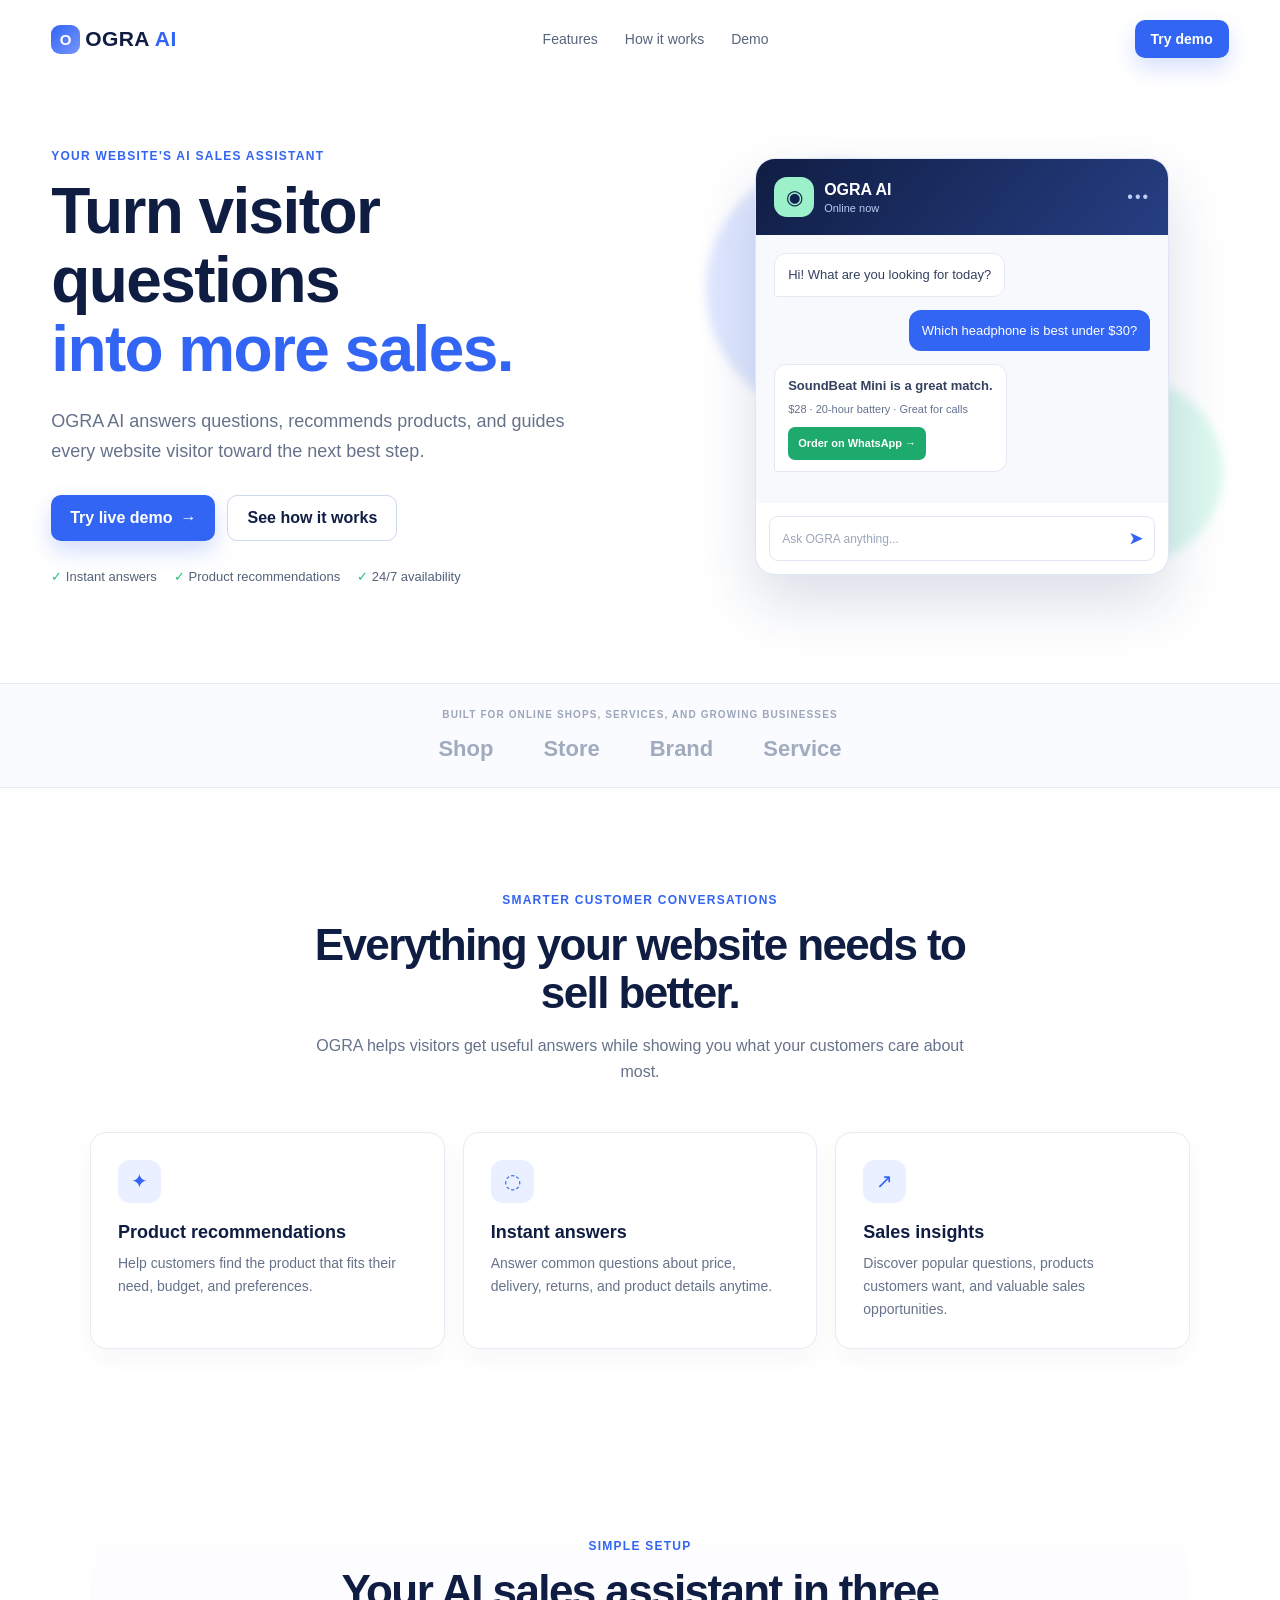
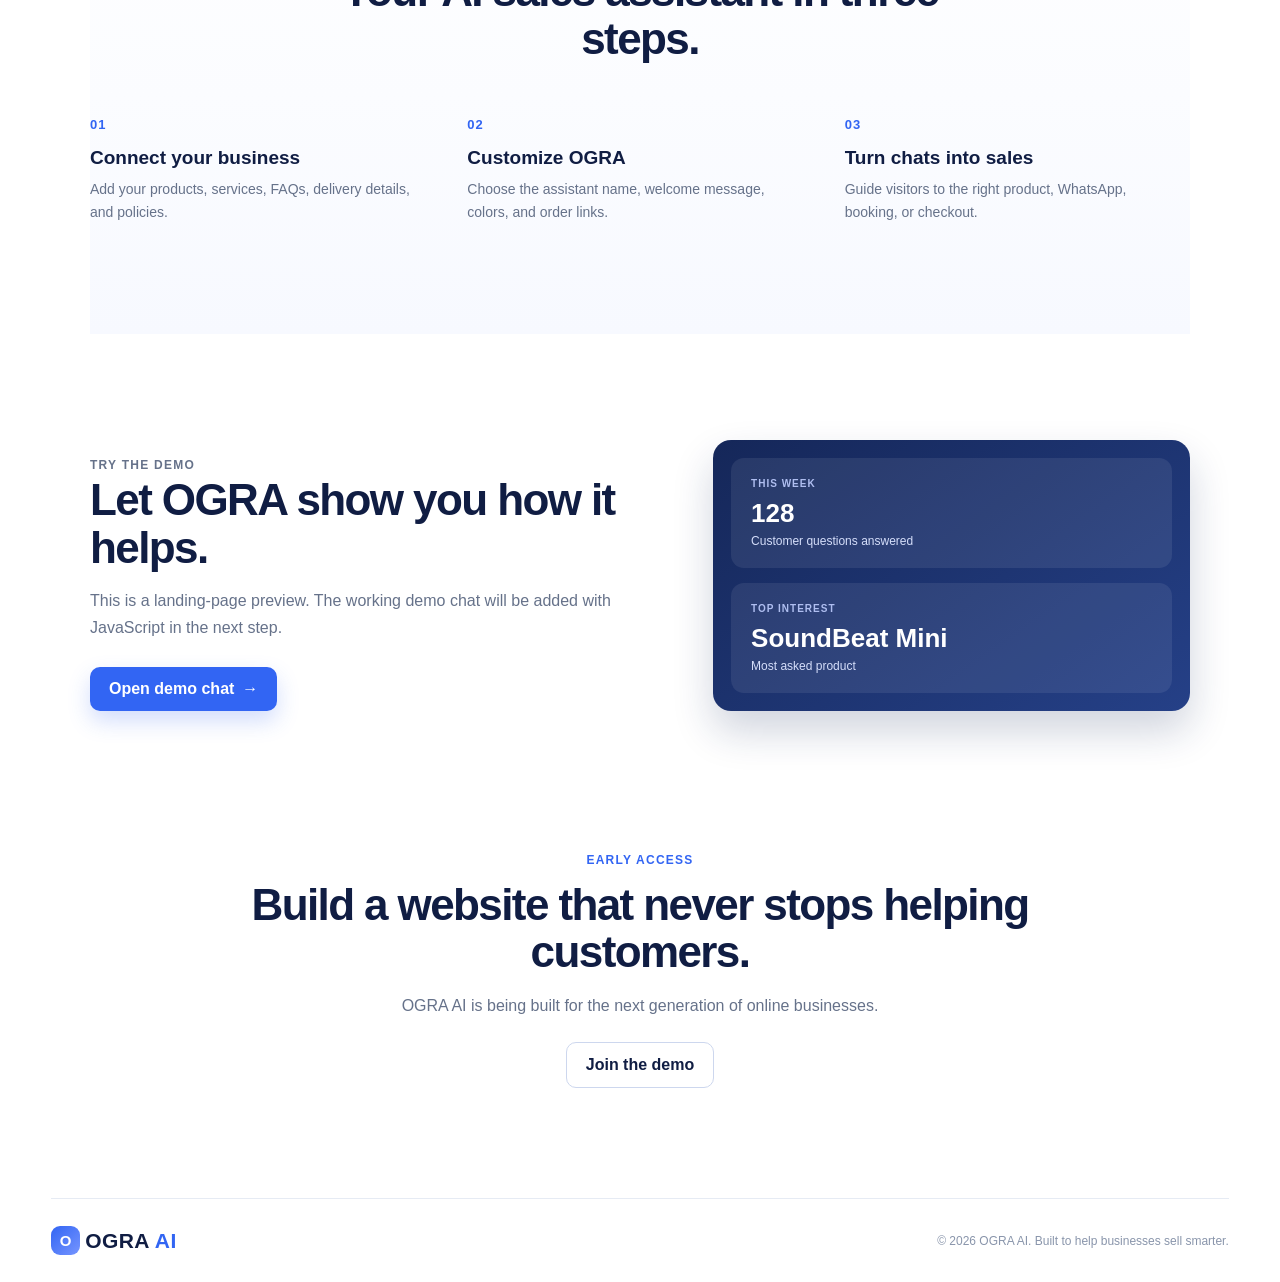
==== index-backup.html @ 54dd89eb "Add initial HTML structure for OGRA AI website" ====
<!DOCTYPE html>
<html lang="en">
<head>
  <meta charset="UTF-8">
  <meta name="viewport" content="width=device-width, initial-scale=1.0">

  <title>OGRA AI — Your Website Sales Assistant</title>

  <link rel="stylesheet" href="style.css">
</head>

<body>
  <header class="navbar">
    <a class="logo" href="#">
      <span class="logo-mark">O</span>
      <span>OGRA</span>
      <em>AI</em>
    </a>

    <nav class="nav-links">
      <a href="#features">Features</a>
      <a href="#how-it-works">How it works</a>
      <a href="#demo">Demo</a>
    </nav>

    <a class="nav-button" href="#demo">Try demo</a>
  </header>

  <main>
    <section class="hero">
      <div class="hero-copy">
        <p class="eyebrow">YOUR WEBSITE'S AI SALES ASSISTANT</p>

        <h1>
          Turn visitor questions
          <span>into more sales.</span>
        </h1>

        <p class="hero-text">
          OGRA AI answers questions, recommends products, and guides every
          website visitor toward the next best step.
        </p>

        <div class="hero-actions">
          <a class="button primary-button" href="#demo">
            Try live demo <span>→</span>
          </a>

          <a class="button secondary-button" href="#how-it-works">
            See how it works
          </a>
        </div>

        <div class="hero-points">
          <span>✓ Instant answers</span>
          <span>✓ Product recommendations</span>
          <span>✓ 24/7 availability</span>
        </div>
      </div>

      <div class="hero-preview">
        <div class="blue-orb orb-one"></div>
        <div class="blue-orb orb-two"></div>

        <div class="chat-preview">
          <div class="chat-header">
            <div class="chat-brand">
              <span class="bot-icon">◉</span>

              <div>
                <strong>OGRA AI</strong>
                <small>Online now</small>
              </div>
            </div>

            <span class="more-icon">•••</span>
          </div>

          <div class="chat-body">
            <div class="message bot-message">
              Hi! What are you looking for today?
            </div>

            <div class="message user-message">
              Which headphone is best under $30?
            </div>

            <div class="message bot-message recommendation">
              <strong>SoundBeat Mini is a great match.</strong>
              <small>$28 · 20-hour battery · Great for calls</small>
              <button type="button" id="orderPreviewButton">
                Order on WhatsApp →
              </button>
            </div>
          </div>

          <div class="chat-input-preview">
            <span>Ask OGRA anything...</span>
            <b>➤</b>
          </div>
        </div>
      </div>
    </section>

    <section class="business-strip">
      <p>BUILT FOR ONLINE SHOPS, SERVICES, AND GROWING BUSINESSES</p>

      <div class="business-types">
        <span>Shop</span>
        <span>Store</span>
        <span>Brand</span>
        <span>Service</span>
      </div>
    </section>

    <section class="features section-space" id="features">
      <div class="section-title">
        <p class="eyebrow">SMARTER CUSTOMER CONVERSATIONS</p>
        <h2>Everything your website needs to sell better.</h2>
        <p>
          OGRA helps visitors get useful answers while showing you what your
          customers care about most.
        </p>
      </div>

      <div class="feature-grid">
        <article class="feature-card">
          <div class="feature-icon">✦</div>
          <h3>Product recommendations</h3>
          <p>
            Help customers find the product that fits their need, budget, and
            preferences.
          </p>
        </article>

        <article class="feature-card">
          <div class="feature-icon">◌</div>
          <h3>Instant answers</h3>
          <p>
            Answer common questions about price, delivery, returns, and product
            details anytime.
          </p>
        </article>

        <article class="feature-card">
          <div class="feature-icon">↗</div>
          <h3>Sales insights</h3>
          <p>
            Discover popular questions, products customers want, and valuable
            sales opportunities.
          </p>
        </article>
      </div>
    </section>

    <section class="how-it-works section-space" id="how-it-works">
      <div class="section-title">
        <p class="eyebrow">SIMPLE SETUP</p>
        <h2>Your AI sales assistant in three steps.</h2>
      </div>

      <div class="steps-grid">
        <article class="step-card">
          <span class="step-number">01</span>
          <h3>Connect your business</h3>
          <p>Add your products, services, FAQs, delivery details, and policies.</p>
        </article>

        <article class="step-card">
          <span class="step-number">02</span>
          <h3>Customize OGRA</h3>
          <p>Choose the assistant name, welcome message, colors, and order links.</p>
        </article>

        <article class="step-card">
          <span class="step-number">03</span>
          <h3>Turn chats into sales</h3>
          <p>Guide visitors to the right product, WhatsApp, booking, or checkout.</p>
        </article>
      </div>
    </section>

    <section class="demo-section section-space" id="demo">
      <div class="demo-copy">
        <p class="eyebrow">TRY THE DEMO</p>
        <h2>Let OGRA show you how it helps.</h2>

        <p>
          This is a landing-page preview. The working demo chat will be added
          with JavaScript in the next step.
        </p>

        <button class="button primary-button" id="openDemoButton" type="button">
          Open demo chat <span>→</span>
        </button>
      </div>

      <div class="stats-card">
        <div>
          <small>THIS WEEK</small>
          <strong>128</strong>
          <span>Customer questions answered</span>
        </div>

        <div>
          <small>TOP INTEREST</small>
          <strong>SoundBeat Mini</strong>
          <span>Most asked product</span>
        </div>
      </div>
    </section>

    <section class="early-access">
      <p class="eyebrow">EARLY ACCESS</p>
      <h2>Build a website that never stops helping customers.</h2>
      <p>OGRA AI is being built for the next generation of online businesses.</p>
      <a class="button secondary-button" href="#demo">Join the demo</a>
    </section>
  </main>

  <footer>
    <a class="logo" href="#">
      <span class="logo-mark">O</span>
      <span>OGRA</span>
      <em>AI</em>
    </a>

    <p>© 2026 OGRA AI. Built to help businesses sell smarter.</p>
  </footer>

  <script src="app.js"></script>
</body>
</html>
---- style.css ----
:root {
  --navy: #101d43;
  --blue: #3265f3;
  --blue-dark: #244dcc;
  --soft-blue: #eaf0ff;
  --green: #25bf80;
  --text: #18223a;
  --muted: #66728a;
  --line: #e6ebf4;
  --soft-bg: #f7f9ff;
  --white: #ffffff;
}

* {
  box-sizing: border-box;
}

html {
  scroll-behavior: smooth;
}

body {
  margin: 0;
  color: var(--text);
  background: var(--white);
  font-family: Arial, Helvetica, sans-serif;
}

a {
  color: inherit;
  text-decoration: none;
}

button,
input {
  font: inherit;
}

.navbar {
  width: min(1180px, 92%);
  min-height: 78px;
  margin: 0 auto;
  display: flex;
  align-items: center;
  justify-content: space-between;
  gap: 20px;
}

.logo {
  display: inline-flex;
  align-items: center;
  gap: 5px;
  color: var(--navy);
  font-size: 21px;
  font-weight: 800;
  letter-spacing: 0.4px;
}

.logo-mark {
  width: 29px;
  height: 29px;
  display: inline-flex;
  align-items: center;
  justify-content: center;
  border-radius: 9px;
  color: var(--white);
  background: linear-gradient(135deg, var(--blue), #7695ff);
  font-size: 15px;
}

.logo em {
  color: var(--blue);
  font-style: normal;
}

.nav-links {
  display: flex;
  align-items: center;
  gap: 27px;
  color: #58647c;
  font-size: 14px;
}

.nav-links a:hover {
  color: var(--blue);
}

.nav-button,
.button {
  display: inline-flex;
  align-items: center;
  justify-content: center;
  gap: 8px;
  border: 0;
  border-radius: 10px;
  padding: 13px 19px;
  font-weight: 700;
  cursor: pointer;
  transition: transform 0.2s ease, background 0.2s ease, border 0.2s ease;
}

.nav-button {
  padding: 11px 16px;
  color: var(--white);
  background: var(--blue);
  box-shadow: 0 10px 22px rgba(50, 101, 243, 0.2);
  font-size: 14px;
}

.primary-button {
  color: var(--white);
  background: var(--blue);
  box-shadow: 0 10px 22px rgba(50, 101, 243, 0.22);
}

.primary-button:hover,
.nav-button:hover {
  background: var(--blue-dark);
  transform: translateY(-2px);
}

.secondary-button {
  border: 1px solid #cdd7ee;
  color: var(--navy);
  background: var(--white);
}

.secondary-button:hover {
  border-color: var(--blue);
  color: var(--blue);
}

.hero {
  width: min(1180px, 92%);
  min-height: 605px;
  margin: 0 auto;
  display: grid;
  grid-template-columns: 1.05fr 0.95fr;
  align-items: center;
  gap: 55px;
  padding: 50px 0 78px;
}

.eyebrow {
  margin: 0 0 14px;
  color: var(--blue);
  font-size: 12px;
  font-weight: 800;
  letter-spacing: 1.25px;
}

.hero h1,
.section-title h2,
.demo-copy h2,
.early-access h2 {
  margin: 0;
  color: var(--navy);
  line-height: 1.08;
  letter-spacing: -1.6px;
}

.hero h1 {
  max-width: 610px;
  font-size: clamp(41px, 5.1vw, 64px);
}

.hero h1 span {
  display: block;
  color: var(--blue);
}

.hero-text {
  max-width: 520px;
  margin: 23px 0 28px;
  color: var(--muted);
  font-size: 18px;
  line-height: 1.65;
}

.hero-actions {
  display: flex;
  flex-wrap: wrap;
  gap: 12px;
}

.hero-points {
  display: flex;
  flex-wrap: wrap;
  gap: 17px;
  margin-top: 28px;
  color: #53617a;
  font-size: 13px;
}

.hero-points span::first-letter {
  color: var(--green);
}

.hero-preview {
  min-height: 430px;
  position: relative;
  display: flex;
  align-items: center;
  justify-content: center;
}

.blue-orb {
  position: absolute;
  border-radius: 50%;
  filter: blur(5px);
}

.orb-one {
  width: 258px;
  height: 258px;
  top: 2%;
  left: 2%;
  background: rgba(81, 122, 255, 0.18);
}

.orb-two {
  width: 185px;
  height: 185px;
  right: 1%;
  bottom: 4%;
  background: rgba(42, 209, 148, 0.16);
}

.chat-preview {
  width: min(100%, 414px);
  position: relative;
  z-index: 1;
  overflow: hidden;
  border: 1px solid #dfe6f4;
  border-radius: 20px;
  background: var(--white);
  box-shadow: 0 27px 60px rgba(25, 48, 104, 0.16);
}

.chat-header {
  display: flex;
  align-items: center;
  justify-content: space-between;
  padding: 18px;
  color: var(--white);
  background: linear-gradient(130deg, var(--navy), #263f83);
}

.chat-brand {
  display: flex;
  align-items: center;
  gap: 10px;
}

.bot-icon {
  width: 40px;
  height: 40px;
  display: grid;
  place-items: center;
  border-radius: 13px;
  color: #10204d;
  background: #9cf0ca;
  font-size: 20px;
}

.chat-brand strong,
.chat-brand small {
  display: block;
}

.chat-brand small {
  margin-top: 3px;
  color: #bdcaf4;
  font-size: 11px;
}

.more-icon {
  color: #c0ccf5;
  letter-spacing: 2px;
}

.chat-body {
  min-height: 268px;
  padding: 18px;
  background: #f7f9fd;
}

.message {
  width: fit-content;
  max-width: 89%;
  margin-bottom: 13px;
  padding: 11px 13px;
  border-radius: 12px;
  font-size: 13px;
  line-height: 1.5;
}

.bot-message {
  color: #34415f;
  background: var(--white);
  border: 1px solid #e4eaf4;
  border-bottom-left-radius: 3px;
}

.user-message {
  margin-left: auto;
  color: var(--white);
  background: var(--blue);
  border-bottom-right-radius: 3px;
}

.recommendation strong,
.recommendation small {
  display: block;
}

.recommendation small {
  margin-top: 5px;
  color: #65728e;
  font-size: 11px;
}

.recommendation button {
  border: 0;
  border-radius: 7px;
  margin-top: 10px;
  padding: 8px 10px;
  color: var(--white);
  background: #1eaa6c;
  font-size: 11px;
  font-weight: 700;
  cursor: pointer;
}

.chat-input-preview {
  display: flex;
  align-items: center;
  justify-content: space-between;
  margin: 13px;
  padding: 12px;
  border: 1px solid #dfe6f2;
  border-radius: 9px;
  color: #9ba6ba;
  font-size: 12px;
}

.chat-input-preview b {
  color: var(--blue);
  font-size: 16px;
}

.business-strip {
  padding: 25px 4%;
  text-align: center;
  background: #fafbff;
  border-top: 1px solid var(--line);
  border-bottom: 1px solid var(--line);
}

.business-strip p {
  margin: 0 0 16px;
  color: #9ca6b9;
  font-size: 10px;
  font-weight: 800;
  letter-spacing: 1.1px;
}

.business-types {
  display: flex;
  justify-content: center;
  flex-wrap: wrap;
  gap: 50px;
  color: #a0abbd;
  font-size: 22px;
  font-weight: 800;
}

.section-space {
  width: min(1100px, 90%);
  margin: 0 auto;
  padding: 105px 0;
}

.section-title {
  max-width: 670px;
  margin: 0 auto;
  text-align: center;
}

.section-title h2,
.demo-copy h2,
.early-access h2 {
  font-size: clamp(31px, 4vw, 44px);
}

.section-title > p:last-child,
.demo-copy > p,
.early-access > p:not(.eyebrow) {
  margin: 17px auto 0;
  color: var(--muted);
  line-height: 1.65;
}

.feature-grid {
  display: grid;
  grid-template-columns: repeat(3, 1fr);
  gap: 18px;
  margin-top: 46px;
}

.feature-card {
  padding: 27px;
  border: 1px solid var(--line);
  border-radius: 16px;
  background: var(--white);
  box-shadow: 0 10px 25px rgba(39, 61, 112, 0.04);
}

.feature-icon {
  width: 43px;
  height: 43px;
  display: grid;
  place-items: center;
  border-radius: 12px;
  color: var(--blue);
  background: var(--soft-blue);
  font-size: 20px;
}

.feature-card h3 {
  margin: 19px 0 9px;
  color: var(--navy);
  font-size: 18px;
}

.feature-card p {
  margin: 0;
  color: var(--muted);
  font-size: 14px;
  line-height: 1.65;
}

.how-it-works {
  padding-top: 85px;
  background: linear-gradient(180deg, var(--white), #f7f9ff);
}

.steps-grid {
  display: grid;
  grid-template-columns: repeat(3, 1fr);
  gap: 32px;
  margin-top: 48px;
}

.step-card {
  padding: 5px 15px 5px 0;
}

.step-number {
  display: inline-block;
  color: var(--blue);
  font-size: 13px;
  font-weight: 800;
  letter-spacing: 1px;
}

.step-card h3 {
  margin: 14px 0 9px;
  color: var(--navy);
  font-size: 19px;
}

.step-card p {
  margin: 0;
  color: var(--muted);
  font-size: 14px;
  line-height: 1.65;
}

.demo-section {
  display: grid;
  grid-template-columns: 1fr 0.85fr;
  align-items: center;
  gap: 62px;
}

.demo-copy > p {
  margin-left: 0;
}

.demo-copy .primary-button {
  margin-top: 26px;
}

.stats-card {
  display: grid;
  gap: 15px;
  padding: 18px;
  border-radius: 18px;
  color: var(--white);
  background: linear-gradient(145deg, #152759, #254087);
  box-shadow: 0 20px 40px rgba(21, 39, 89, 0.2);
}

.stats-card div {
  padding: 20px;
  border-radius: 13px;
  background: rgba(255, 255, 255, 0.08);
}

.stats-card small,
.stats-card strong,
.stats-card span {
  display: block;
}

.stats-card small {
  color: #afbef0;
  font-size: 10px;
  font-weight: 800;
  letter-spacing: 1px;
}

.stats-card strong {
  margin: 9px 0 5px;
  font-size: 26px;
}

.stats-card span {
  color: #d5defa;
  font-size: 12px;
}

.early-access {
  width: min(900px, 90%);
  margin: 0 auto;
  padding: 37px 0 110px;
  text-align: center;
}

.early-access .secondary-button {
  margin-top: 23px;
}

footer {
  width: min(1180px, 92%);
  margin: 0 auto;
  padding: 27px 0;
  display: flex;
  align-items: center;
  justify-content: space-between;
  gap: 15px;
  border-top: 1px solid var(--line);
}

footer p {
  margin: 0;
  color: #8995ab;
  font-size: 12px;
}

@media (max-width: 800px) {
  .nav-links {
    display: none;
  }

  .hero,
  .demo-section {
    grid-template-columns: 1fr;
  }

  .hero {
    padding-top: 38px;
  }

  .hero-preview {
    min-height: 375px;
  }

  .feature-grid,
  .steps-grid {
    grid-template-columns: 1fr;
  }

  .feature-card,
  .step-card {
    width: 100%;
    max-width: 500px;
    margin: 0 auto;
  }
}

@media (max-width: 500px) {
  .navbar {
    min-height: 68px;
  }

  .nav-button {
    padding: 9px 11px;
    font-size: 12px;
  }

  .hero h1 {
    font-size: 40px;
  }

  .hero-text {
    font-size: 16px;
  }

  .hero-points {
    gap: 10px;
    font-size: 12px;
  }

  .business-types {
    gap: 20px;
    font-size: 17px;
  }

  footer {
    flex-direction: column;
    align-items: flex-start;
  }
}
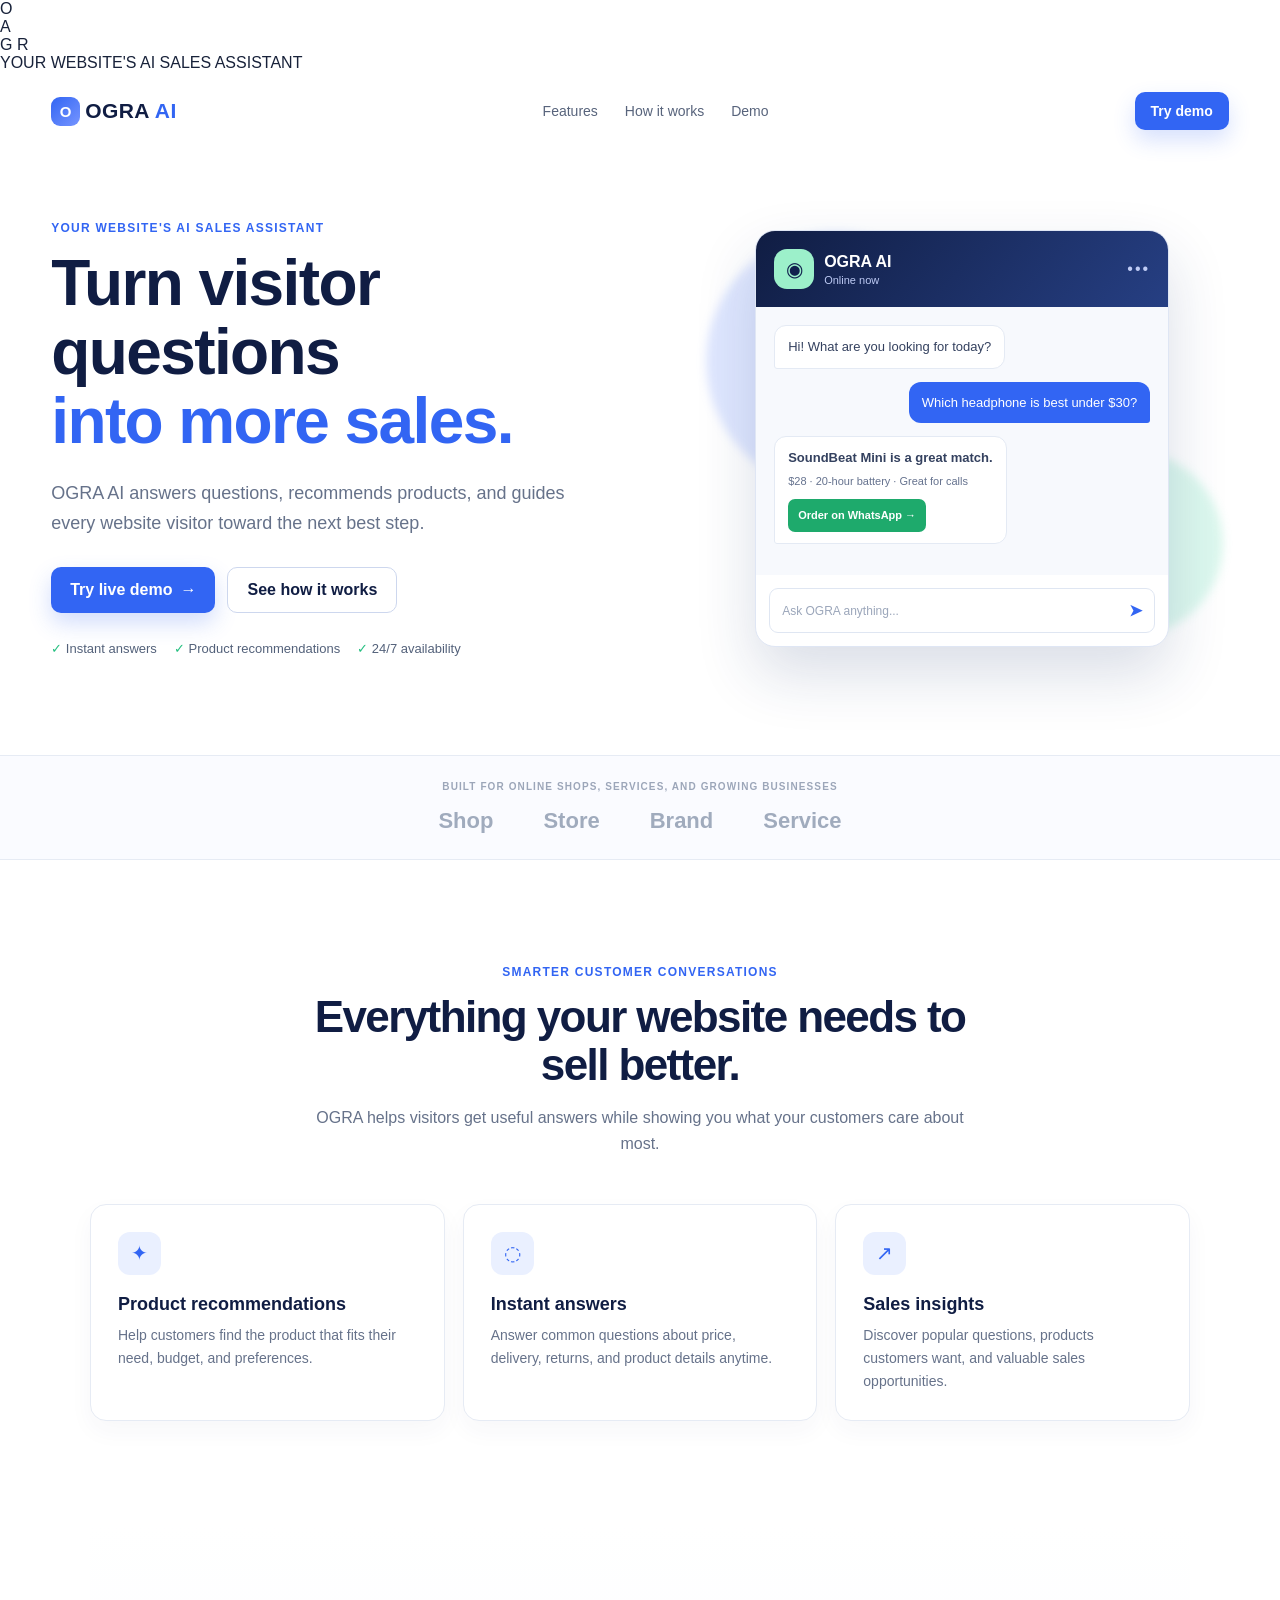
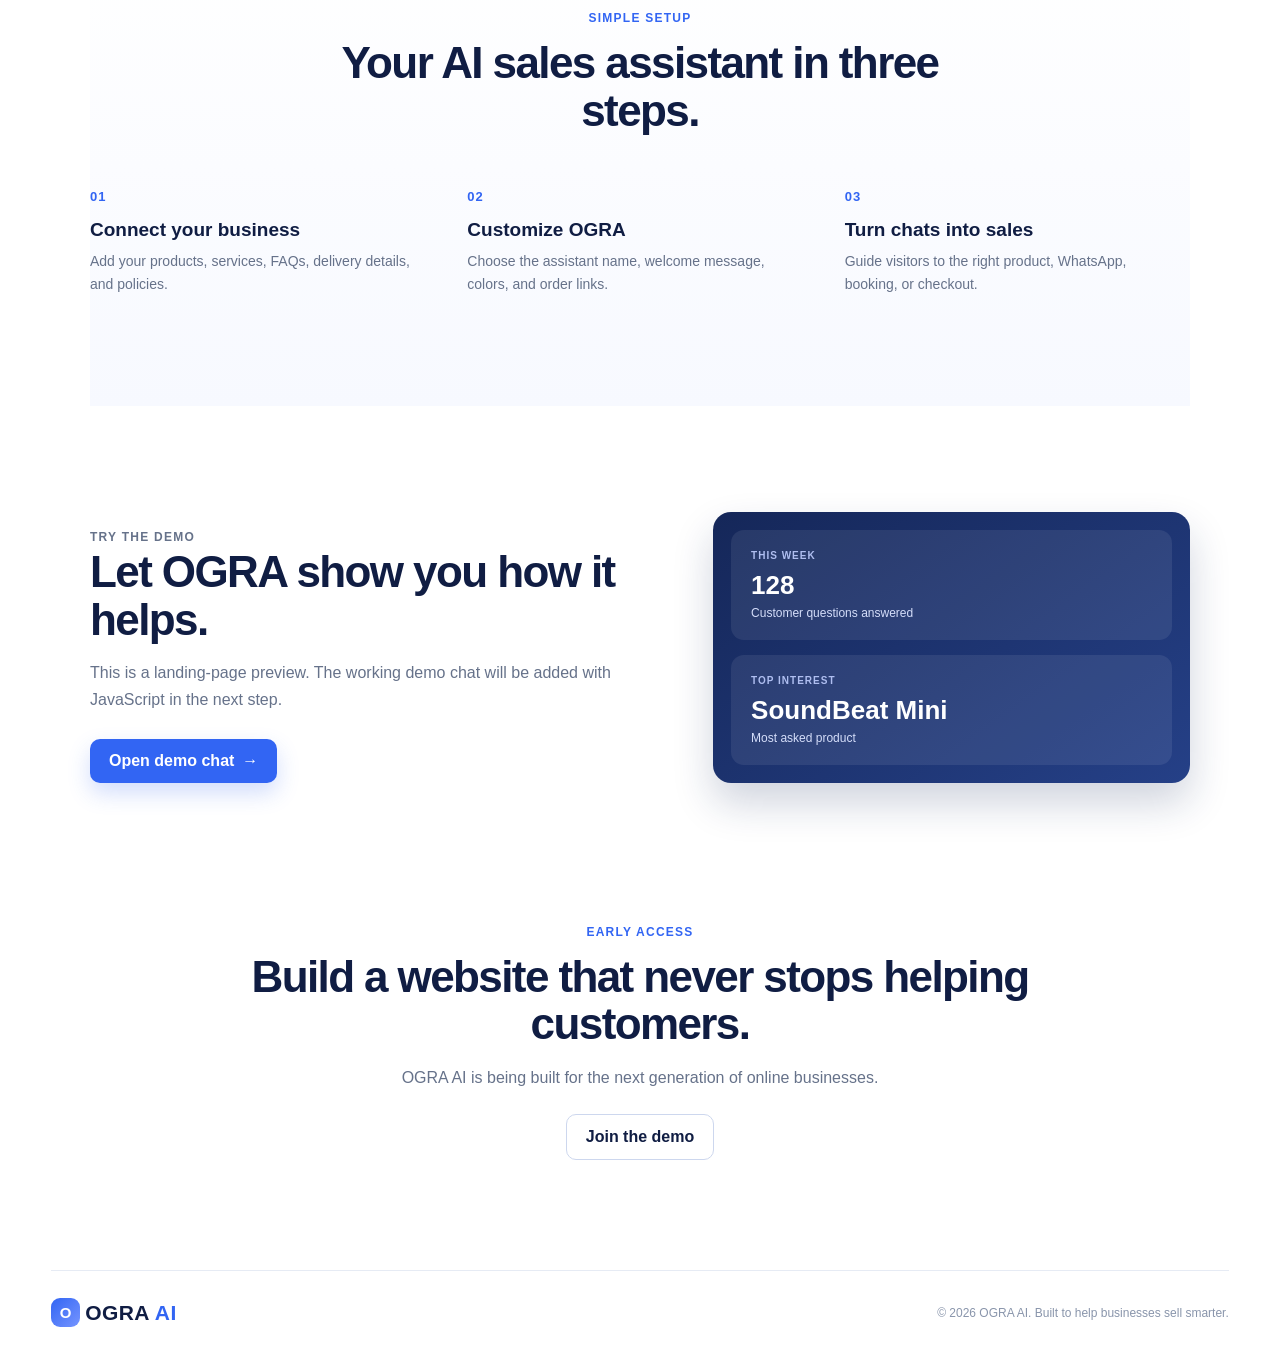
==== commit 0563280b: "Implement OGRA opening animation in index-backup.html Added OGRA opening animation section to the HT" ====
--- a/index-backup.html
+++ b/index-backup.html
@@ -10,6 +10,38 @@
 </head>
 
 <body>
+
+  <!-- OGRA opening animation: new code starts -->
+  <div class="ogra-intro" id="ograIntro" aria-label="OGRA opening animation">
+    <div class="intro-grain"></div>
+
+    <div class="intro-stage">
+      <div class="ribbon ribbon-left">
+        <span>O</span>
+      </div>
+
+      <div class="ribbon ribbon-right">
+        <span>A</span>
+      </div>
+
+      <div class="ribbon ribbon-top">
+        <span class="top-ribbon-full"></span>
+        <span class="top-ribbon-left">G</span>
+        <span class="top-ribbon-right">R</span>
+      </div>
+
+      <div class="scissors" aria-hidden="true">
+        <span class="scissor-handle handle-one"></span>
+        <span class="scissor-handle handle-two"></span>
+        <span class="scissor-blade blade-one"></span>
+        <span class="scissor-blade blade-two"></span>
+      </div>
+
+      <div class="intro-tagline">YOUR WEBSITE'S AI SALES ASSISTANT</div>
+    </div>
+  </div>
+  <!-- OGRA opening animation: new code ends -->
+
   <header class="navbar">
     <a class="logo" href="#">
       <span class="logo-mark">O</span>
